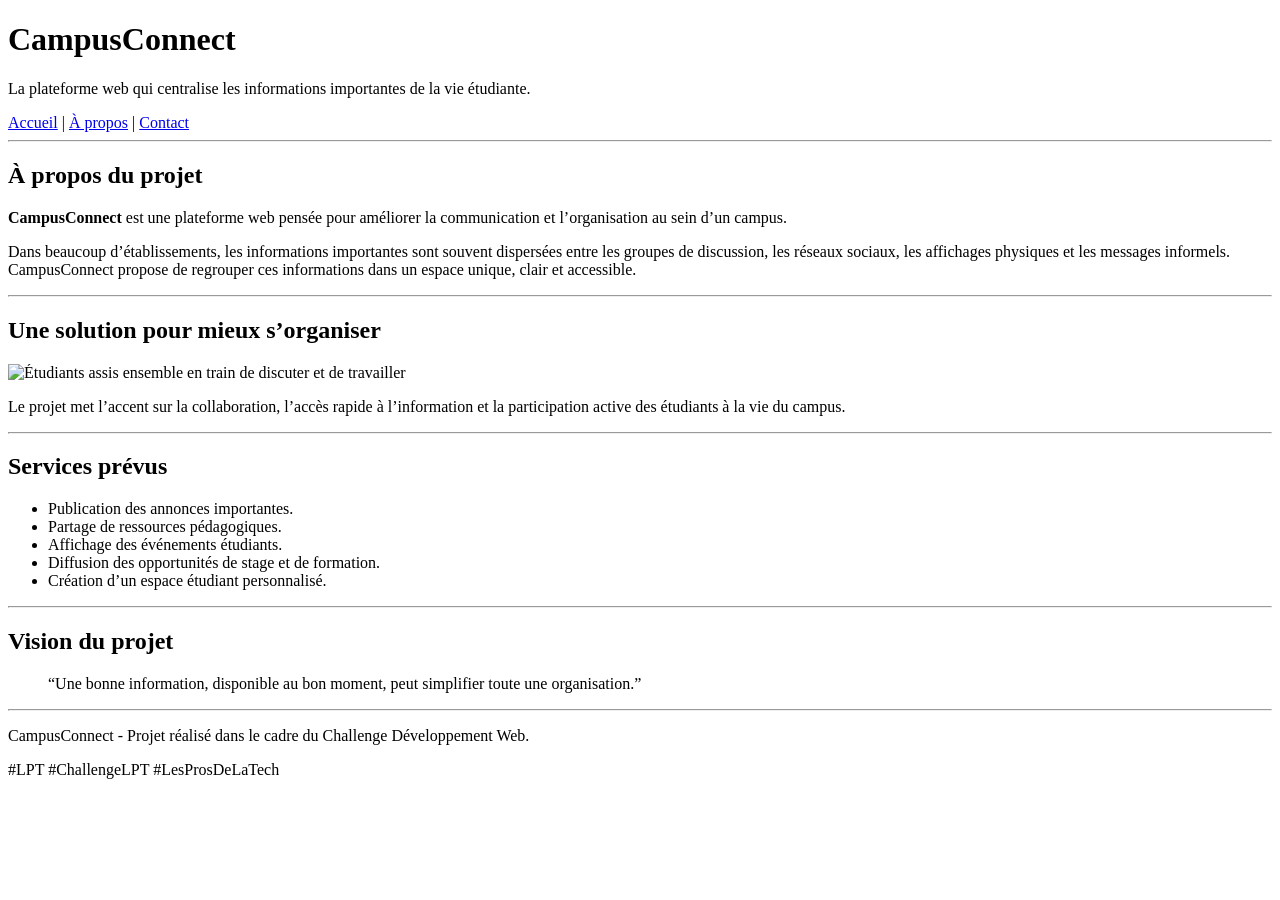
==== about.html @ 9df82ea2 "first commit" ====
<!DOCTYPE html>
<html lang="fr">
<head>
    <!-- Encodage pour afficher correctement les accents -->
    <meta charset="UTF-8">

    <!-- Adaptation de la page aux écrans mobiles -->
    <meta name="viewport" content="width=device-width, initial-scale=1.0">

    <!-- Titre visible dans l'onglet du navigateur -->
    <title>CampusConnect - À propos</title>
</head>

<body>
    <!-- En-tête identique sur les 3 pages -->
    <header>
        <h1>CampusConnect</h1>

        <p>
            La plateforme web qui centralise les informations importantes de la vie étudiante.
        </p>

        <!-- Navigation principale du mini-site -->
        <nav>
            <a href="index.html">Accueil</a> |
            <a href="about.html">À propos</a> |
            <a href="contact.html">Contact</a>
        </nav>

        <hr>
    </header>

    <!-- Contenu principal de la page À propos -->
    <main>
        <!-- Présentation du projet -->
        <section>
            <h2>À propos du projet</h2>

            <p>
                <strong>CampusConnect</strong> est une plateforme web pensée pour améliorer
                la communication et l’organisation au sein d’un campus.
            </p>

            <p>
                Dans beaucoup d’établissements, les informations importantes sont souvent
                dispersées entre les groupes de discussion, les réseaux sociaux, les affichages
                physiques et les messages informels. CampusConnect propose de regrouper ces
                informations dans un espace unique, clair et accessible.
            </p>
        </section>

        <hr>

        <!-- Image illustrative -->
        <section>
            <h2>Une solution pour mieux s’organiser</h2>

            <img
                src="https://images.unsplash.com/photo-1523240795612-9a054b0db644"
                alt="Étudiants assis ensemble en train de discuter et de travailler"
                width="600">

            <p>
                Le projet met l’accent sur la collaboration, l’accès rapide à l’information
                et la participation active des étudiants à la vie du campus.
            </p>
        </section>

        <hr>

        <!-- Fonctionnalités prévues -->
        <section>
            <h2>Services prévus</h2>

            <ul>
                <li>Publication des annonces importantes.</li>
                <li>Partage de ressources pédagogiques.</li>
                <li>Affichage des événements étudiants.</li>
                <li>Diffusion des opportunités de stage et de formation.</li>
                <li>Création d’un espace étudiant personnalisé.</li>
            </ul>
        </section>

        <hr>

        <!-- Citation bonus -->
        <section>
            <h2>Vision du projet</h2>

            <blockquote>
                “Une bonne information, disponible au bon moment, peut simplifier toute une organisation.”
            </blockquote>
        </section>
    </main>

    <!-- Pied de page identique sur les 3 pages -->
    <footer>
        <hr>

        <p>
            CampusConnect - Projet réalisé dans le cadre du Challenge Développement Web.
        </p>

        <p>
            #LPT #ChallengeLPT #LesProsDeLaTech
        </p>
    </footer>
</body>
</html>
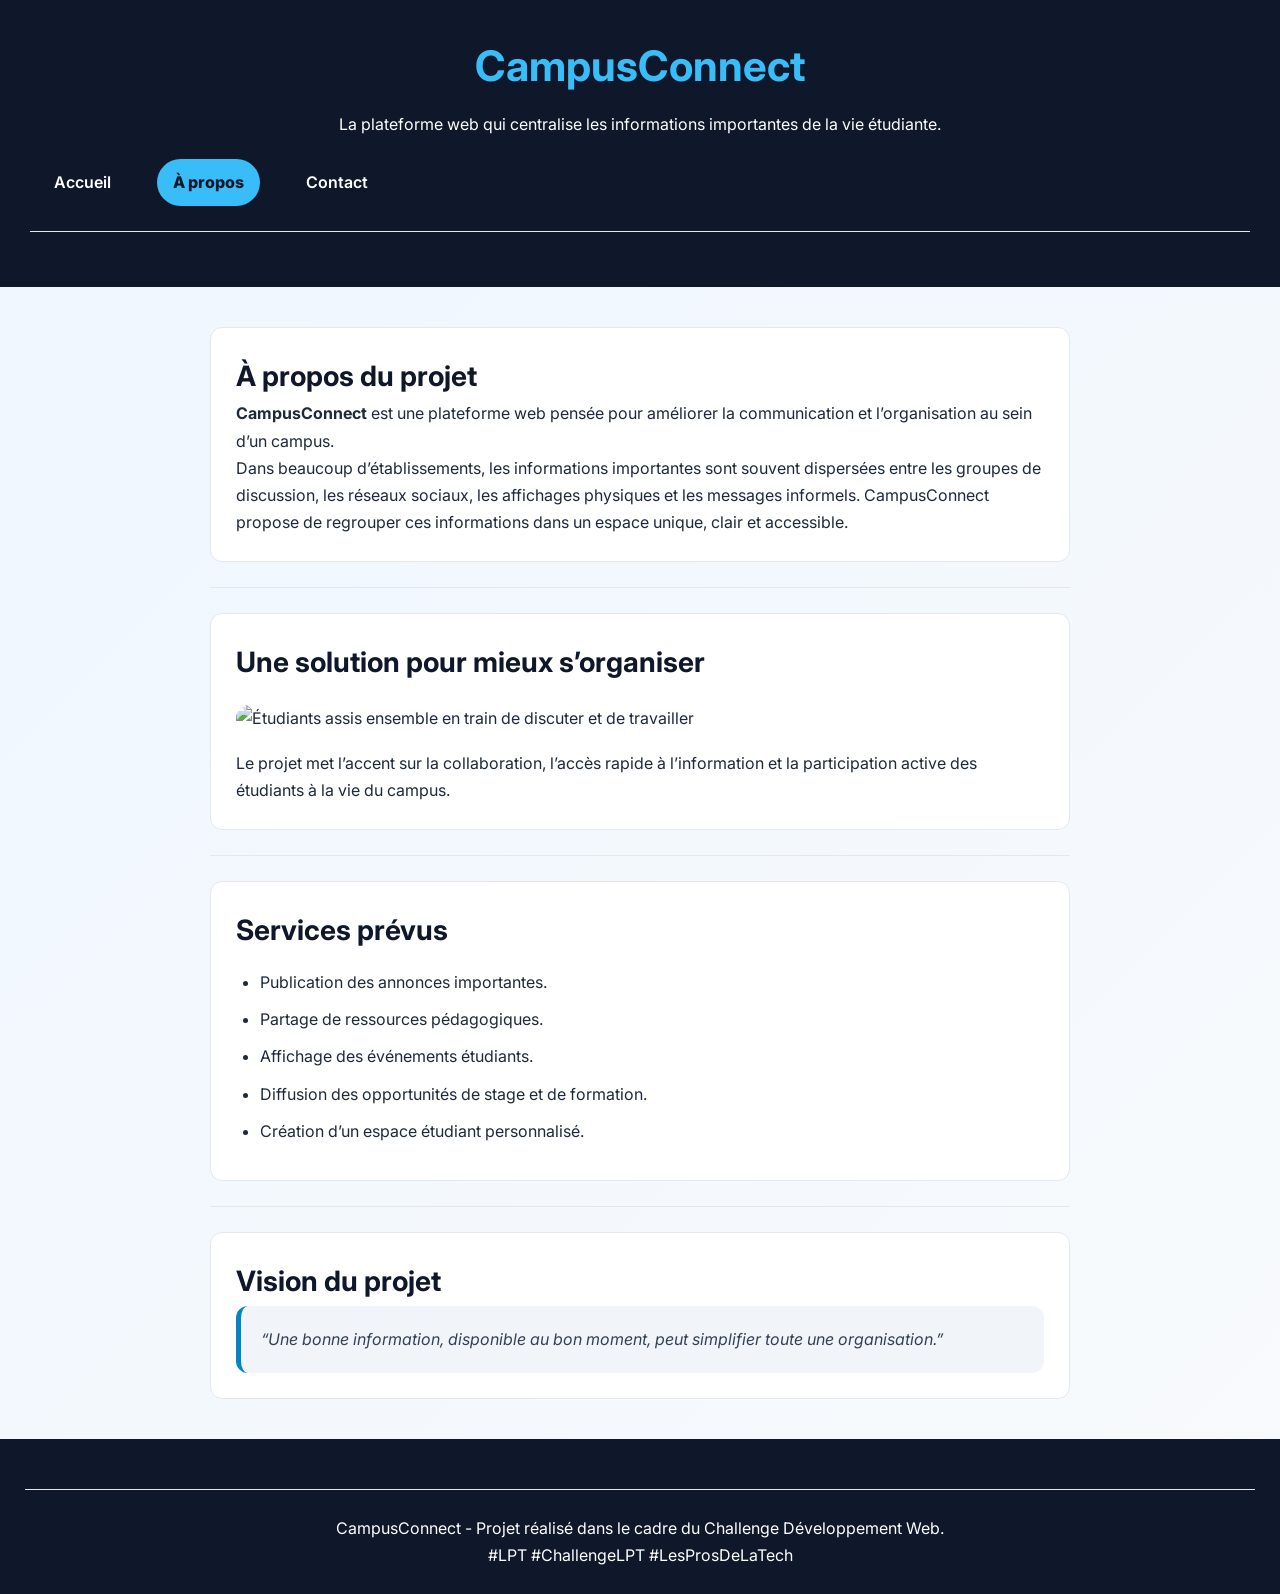
==== commit cf3c67b2: "Restruturation visuelle de toute la  plateforme" ====
--- a/about.html
+++ b/about.html
@@ -1,109 +1,124 @@
-<!DOCTYPE html>
+<!doctype html>
 <html lang="fr">
-<head>
+  <head>
     <!-- Encodage pour afficher correctement les accents -->
-    <meta charset="UTF-8">
+    <meta charset="UTF-8" />
 
     <!-- Adaptation de la page aux écrans mobiles -->
-    <meta name="viewport" content="width=device-width, initial-scale=1.0">
+    <meta name="viewport" content="width=device-width, initial-scale=1.0" />
 
     <!-- Titre visible dans l'onglet du navigateur -->
     <title>CampusConnect - À propos</title>
-</head>
+    <!-- Google Fonts -->
+    <link rel="preconnect" href="https://fonts.googleapis.com" />
+    <link rel="preconnect" href="https://fonts.gstatic.com" crossorigin />
 
-<body>
+    <link
+      href="https://fonts.googleapis.com/css2?family=Inter:wght@400;500;600;700;800&display=swap"
+      rel="stylesheet"
+    />
+
+    <!-- Fichier CSS global -->
+    <link rel="stylesheet" href="style.css" />
+  </head>
+
+  <body>
     <!-- En-tête identique sur les 3 pages -->
     <header>
-        <h1>CampusConnect</h1>
+      <h1>CampusConnect</h1>
 
-        <p>
-            La plateforme web qui centralise les informations importantes de la vie étudiante.
-        </p>
+      <p>
+        La plateforme web qui centralise les informations importantes de la vie
+        étudiante.
+      </p>
 
-        <!-- Navigation principale du mini-site -->
-        <nav>
-            <a href="index.html">Accueil</a> |
-            <a href="about.html">À propos</a> |
-            <a href="contact.html">Contact</a>
-        </nav>
+      <!-- Navigation principale du mini-site -->
+      <nav class="main-nav">
+        <a href="index.html">Accueil</a>
+        <a href="about.html" class="active">À propos</a>
+        <a href="contact.html">Contact</a>
+      </nav>
 
-        <hr>
+      <hr />
     </header>
 
     <!-- Contenu principal de la page À propos -->
     <main>
-        <!-- Présentation du projet -->
-        <section>
-            <h2>À propos du projet</h2>
+      <!-- Présentation du projet -->
+      <section>
+        <h2>À propos du projet</h2>
 
-            <p>
-                <strong>CampusConnect</strong> est une plateforme web pensée pour améliorer
-                la communication et l’organisation au sein d’un campus.
-            </p>
+        <p>
+          <strong>CampusConnect</strong> est une plateforme web pensée pour
+          améliorer la communication et l’organisation au sein d’un campus.
+        </p>
 
-            <p>
-                Dans beaucoup d’établissements, les informations importantes sont souvent
-                dispersées entre les groupes de discussion, les réseaux sociaux, les affichages
-                physiques et les messages informels. CampusConnect propose de regrouper ces
-                informations dans un espace unique, clair et accessible.
-            </p>
-        </section>
+        <p>
+          Dans beaucoup d’établissements, les informations importantes sont
+          souvent dispersées entre les groupes de discussion, les réseaux
+          sociaux, les affichages physiques et les messages informels.
+          CampusConnect propose de regrouper ces informations dans un espace
+          unique, clair et accessible.
+        </p>
+      </section>
 
-        <hr>
+      <hr />
 
-        <!-- Image illustrative -->
-        <section>
-            <h2>Une solution pour mieux s’organiser</h2>
+      <!-- Image illustrative -->
+      <section>
+        <h2>Une solution pour mieux s’organiser</h2>
 
-            <img
-                src="https://images.unsplash.com/photo-1523240795612-9a054b0db644"
-                alt="Étudiants assis ensemble en train de discuter et de travailler"
-                width="600">
+        <img
+          src="https://images.unsplash.com/photo-1523240795612-9a054b0db644"
+          alt="Étudiants assis ensemble en train de discuter et de travailler"
+          width="600"
+        />
 
-            <p>
-                Le projet met l’accent sur la collaboration, l’accès rapide à l’information
-                et la participation active des étudiants à la vie du campus.
-            </p>
-        </section>
+        <p>
+          Le projet met l’accent sur la collaboration, l’accès rapide à
+          l’information et la participation active des étudiants à la vie du
+          campus.
+        </p>
+      </section>
 
-        <hr>
+      <hr />
 
-        <!-- Fonctionnalités prévues -->
-        <section>
-            <h2>Services prévus</h2>
+      <!-- Fonctionnalités prévues -->
+      <section>
+        <h2>Services prévus</h2>
 
-            <ul>
-                <li>Publication des annonces importantes.</li>
-                <li>Partage de ressources pédagogiques.</li>
-                <li>Affichage des événements étudiants.</li>
-                <li>Diffusion des opportunités de stage et de formation.</li>
-                <li>Création d’un espace étudiant personnalisé.</li>
-            </ul>
-        </section>
+        <ul>
+          <li>Publication des annonces importantes.</li>
+          <li>Partage de ressources pédagogiques.</li>
+          <li>Affichage des événements étudiants.</li>
+          <li>Diffusion des opportunités de stage et de formation.</li>
+          <li>Création d’un espace étudiant personnalisé.</li>
+        </ul>
+      </section>
 
-        <hr>
+      <hr />
 
-        <!-- Citation bonus -->
-        <section>
-            <h2>Vision du projet</h2>
+      <!-- Citation bonus -->
+      <section>
+        <h2>Vision du projet</h2>
 
-            <blockquote>
-                “Une bonne information, disponible au bon moment, peut simplifier toute une organisation.”
-            </blockquote>
-        </section>
+        <blockquote>
+          “Une bonne information, disponible au bon moment, peut simplifier
+          toute une organisation.”
+        </blockquote>
+      </section>
     </main>
 
     <!-- Pied de page identique sur les 3 pages -->
     <footer>
-        <hr>
+      <hr />
 
-        <p>
-            CampusConnect - Projet réalisé dans le cadre du Challenge Développement Web.
-        </p>
+      <p>
+        CampusConnect - Projet réalisé dans le cadre du Challenge Développement
+        Web.
+      </p>
 
-        <p>
-            #LPT #ChallengeLPT #LesProsDeLaTech
-        </p>
+      <p>#LPT #ChallengeLPT #LesProsDeLaTech</p>
     </footer>
-</body>
-</html>+  </body>
+</html>
--- a/style.css
+++ b/style.css
@@ -0,0 +1,658 @@
+/* 
+    Style général de la page.
+*/
+body {
+    font-family: "Poppins", Arial, sans-serif;
+    background: linear-gradient(135deg, #eef6ff, #ffffff);
+    color: #1f2937;
+    margin: 0;
+    padding: 0;
+    line-height: 1.6;
+}
+
+/* 
+    En-tête principal.
+*/
+header {
+    background-color: #0f172a;
+    color: white;
+    padding: 30px;
+    text-align: center;
+}
+
+/* 
+    Titre principal h1.
+*/
+h1 {
+    color: #38bdf8;
+    font-size: 42px;
+    margin-bottom: 10px;
+}
+
+/* 
+    Sous-titres de section.
+*/
+h2 {
+    color: #0f172a;
+    font-size: 28px;
+}
+
+/* 
+    Navigation principale.
+*/
+nav {
+    margin-top: 20px;
+}
+
+/* 
+    Style général des liens.
+*/
+a {
+    color: #0284c7;
+    text-decoration: none;
+    font-weight: 600;
+}
+
+/* 
+    Effet simple quand la souris passe sur un lien.
+*/
+a:hover {
+    color: #0369a1;
+    text-decoration: underline;
+}
+
+/* 
+    Liens dans le header.
+*/
+header a {
+    color: #ffffff;
+    margin: 0 8px;
+}
+
+/* 
+    Zone principale du contenu.
+*/
+main {
+    max-width: 900px;
+    margin: 40px auto;
+    padding: 0 20px;
+}
+
+/* 
+    Sections de contenu.
+*/
+section {
+    background-color: #ffffff;
+    padding: 25px;
+    margin-bottom: 25px;
+    border-radius: 12px;
+    border: 1px solid #e5e7eb;
+}
+
+/* 
+    Image principale.
+*/
+img {
+    max-width: 100%;
+    height: auto;
+    border-radius: 12px;
+}
+
+/* 
+    Listes de fonctionnalités.
+*/
+ul {
+    padding-left: 25px;
+}
+
+/* 
+    Éléments de liste.
+*/
+li {
+    margin-bottom: 8px;
+}
+
+/* 
+    Elle met en valeur un élément important.
+*/
+.highlight {
+    background-color: #15263e;
+    padding: 18px;
+    border-left: 5px solid #0284c7;
+    border-radius: 8px;
+    font-weight: 600;
+}
+
+/* 
+    Pied de page.
+*/
+footer {
+    background-color: #0f172a;
+    color: white;
+    text-align: center;
+    padding: 25px;
+    margin-top: 40px;
+}
+
+/* 
+    Ligne de séparation.
+*/
+hr {
+    border: none;
+    border-top: 1px solid #e5e7eb;
+    margin: 25px 0;
+}
+
+/*
+CSS appliqué au block Box Model
+*/
+
+.box {
+    background-color: #e0f2fe;
+    color: #0f172a;
+
+    /* 
+    bordure visible autour de la boîte.
+    */
+    border: 3px solid #0284c7;
+
+    /* 
+        espace intérieur entre le texte et la bordure.
+    */
+    padding: 25px;
+
+    /* 
+    espace extérieur autour de la boîte.
+    */
+    margin: 30px 0;
+
+    /* 
+    arrondir les coins de la boîte.
+    */
+    border-radius: 16px;
+
+    /* 
+    rendre l'effet hover plus fluide.
+    */
+    transition: 0.3s ease;
+}
+
+/* 
+    Titre à l'intérieur de la boîte.
+*/
+.box h3 {
+    margin-top: 0;
+    color: #0369a1;
+}
+
+/* 
+ effet au survol de la boîte.
+*/
+.box:hover {
+    background-color: #bae6fd;
+    box-shadow: 0 10px 25px rgba(2, 132, 199, 0.25);
+}
+
+
+/* Section des services */
+.services-section {
+    margin: 40px 0;
+}
+
+/* Conteneur Flexbox */
+.cards-container {
+    display: flex;
+    justify-content: center;
+    align-items: stretch;
+    gap: 20px;
+}
+
+/* Style commun des cartes */
+.card {
+    flex: 1;
+    padding: 20px;
+    border-radius: 12px;
+    border: 2px solid #ddd;
+    background-color: white;
+}
+
+/* Carte 1 */
+.card-annonces {
+    border-color: #0284c7;
+    background-color: #e0f2fe;
+}
+
+/* Carte 2 */
+.card-ressources {
+    border-color: #16a34a;
+    background-color: #dcfce7;
+}
+
+/* Carte 3 */
+.card-opportunites {
+    border-color: #7c3aed;
+    background-color: #ede9fe;
+}
+
+/* Bonus responsive */
+@media (max-width: 768px) {
+    .cards-container {
+        flex-direction: column;
+    }
+}
+
+/* Section de la carte profil */
+.profile-section {
+    margin: 50px 0;
+    text-align: center;
+}
+
+/* Carte de présentation */
+.profile-card {
+    max-width: 380px;
+    margin: 30px auto;
+    padding: 30px;
+    background-color: #ffffff;
+    border-radius: 20px;
+    box-shadow: 0 12px 30px rgba(15, 23, 42, 0.15);
+    text-align: center;
+}
+
+/* Image ronde */
+.profile-image {
+    width: 130px;
+    height: 130px;
+    border-radius: 50%;
+    object-fit: cover;
+    border: 4px solid #0284c7;
+    margin-bottom: 20px;
+}
+
+/* Nom ou titre du projet */
+.profile-card h3 {
+    font-size: 28px;
+    font-weight: 700;
+    letter-spacing: 0.5px;
+    color: #0f172a;
+    margin-bottom: 8px;
+}
+
+/* Sous-titre */
+.profile-subtitle {
+    font-size: 15px;
+    font-weight: 600;
+    letter-spacing: 1px;
+    color: #0284c7;
+    text-transform: uppercase;
+    margin-bottom: 16px;
+}
+
+/* Description courte */
+.profile-description {
+    font-size: 16px;
+    line-height: 1.6;
+    color: #334155;
+    margin-bottom: 24px;
+}
+
+/* Bouton stylisé */
+.profile-button {
+    display: inline-block;
+    padding: 12px 22px;
+    background-color: #0284c7;
+    color: #ffffff;
+    text-decoration: none;
+    border-radius: 999px;
+    font-weight: 600;
+    transition: 0.3s ease;
+}
+
+/* effet hover */
+.profile-button:hover {
+    background-color: #042334;
+    transform: translateY(-3px);
+}
+
+/* Responsive mobile */
+@media (max-width: 768px) {
+    .profile-card {
+        max-width: 100%;
+        padding: 24px;
+    }
+
+    .profile-image {
+        width: 110px;
+        height: 110px;
+    }
+
+    .profile-card h3 {
+        font-size: 24px;
+    }
+}
+
+/* ============================= */
+/* IDENTITÉ VISUELLE GLOBALE */
+/* ============================= */
+
+* {
+    margin: 0;
+    padding: 0;
+    box-sizing: border-box;
+}
+
+body {
+    font-family: "Inter", Arial, sans-serif;
+    background: linear-gradient(135deg, #eef6ff, #f8fafc);
+    color: #1e293b;
+    line-height: 1.7;
+}
+
+/* ============================= */
+/* HEADER */
+/* ============================= */
+
+.site-header {
+    background: linear-gradient(135deg, #0f172a, #1e3a8a);
+    color: #ffffff;
+    padding: 32px 24px;
+}
+
+.header-content {
+    max-width: 1100px;
+    margin: 0 auto;
+    display: flex;
+    justify-content: space-between;
+    align-items: center;
+    gap: 30px;
+}
+
+.site-header h1 {
+    font-size: 38px;
+    font-weight: 800;
+    letter-spacing: -1px;
+    margin-bottom: 6px;
+}
+
+.site-header p {
+    color: #dbeafe;
+    font-size: 16px;
+}
+
+/* ============================= */
+/* NAVIGATION */
+/* ============================= */
+
+.main-nav {
+    display: flex;
+    gap: 14px;
+    flex-wrap: wrap;
+}
+
+/* Style général des liens du menu */
+.main-nav a {
+    color: #ffffff;
+    text-decoration: none;
+    font-weight: 600;
+    padding: 10px 16px;
+    border-radius: 999px;
+    transition: all 0.3s ease;
+}
+
+/* Effet au survol */
+.main-nav a:hover {
+    background-color: #38bdf8;
+    color: #0f172a;
+    transform: translateY(-2px);
+}
+
+/* menu actif */
+.main-nav a.active {
+    background-color: #38bdf8;
+    color: #0f172a;
+    font-weight: 800;
+}
+
+/* ============================= */
+/* CONTENU PRINCIPAL */
+/* ============================= */
+
+.page-content {
+    max-width: 1100px;
+    margin: 48px auto;
+    padding: 0 24px;
+}
+
+.content-section {
+    background-color: #ffffff;
+    padding: 32px;
+    margin-bottom: 28px;
+    border-radius: 20px;
+    border: 1px solid #e2e8f0;
+    box-shadow: 0 12px 30px rgba(15, 23, 42, 0.08);
+}
+
+.content-section h2 {
+    color: #0f172a;
+    font-size: 30px;
+    font-weight: 800;
+    margin-bottom: 16px;
+    letter-spacing: -0.5px;
+}
+
+.content-section p {
+    font-size: 17px;
+    color: #334155;
+    margin-bottom: 16px;
+}
+
+/* ============================= */
+/* IMAGES */
+/* ============================= */
+
+img {
+    max-width: 100%;
+    height: auto;
+    border-radius: 18px;
+    margin: 18px 0;
+}
+
+/* ============================= */
+/* LISTES */
+/* ============================= */
+
+ul,
+ol {
+    padding-left: 24px;
+    margin-top: 14px;
+}
+
+li {
+    margin-bottom: 10px;
+}
+
+/* ============================= */
+/* LIENS ET BOUTONS */
+/* ============================= */
+
+a {
+    color: #0284c7;
+    font-weight: 600;
+    text-decoration: none;
+    transition: all 0.3s ease;
+}
+
+a:hover {
+    color: #0369a1;
+}
+
+.button,
+.profile-button {
+    display: inline-block;
+    background-color: #0284c7;
+    color: #ffffff;
+    padding: 12px 22px;
+    border-radius: 999px;
+    font-weight: 700;
+    text-decoration: none;
+    transition: all 0.3s ease;
+}
+
+.button:hover,
+.profile-button:hover {
+    background-color: #0f172a;
+    color: #ffffff;
+    transform: translateY(-3px);
+    box-shadow: 0 10px 22px rgba(15, 23, 42, 0.2);
+}
+
+/* ============================= */
+/* CARTES FLEXBOX */
+/* ============================= */
+
+.cards-container {
+    display: flex;
+    justify-content: center;
+    align-items: stretch;
+    gap: 24px;
+    margin-top: 24px;
+}
+
+.card {
+    flex: 1;
+    padding: 24px;
+    border-radius: 18px;
+    border: 2px solid #e2e8f0;
+    background-color: #ffffff;
+    transition: all 0.3s ease;
+}
+
+.card:hover {
+    transform: translateY(-5px);
+    box-shadow: 0 14px 28px rgba(15, 23, 42, 0.12);
+}
+
+.card-annonces {
+    border-color: #0284c7;
+    background-color: #e0f2fe;
+}
+
+.card-ressources {
+    border-color: #16a34a;
+    background-color: #dcfce7;
+}
+
+.card-opportunites {
+    border-color: #7c3aed;
+    background-color: #ede9fe;
+}
+
+/* ============================= */
+/* CARTE DE PRÉSENTATION */
+/* ============================= */
+
+.profile-section {
+    text-align: center;
+}
+
+.profile-card {
+    max-width: 420px;
+    margin: 28px auto;
+    padding: 32px;
+    background-color: #ffffff;
+    border-radius: 24px;
+    box-shadow: 0 16px 36px rgba(15, 23, 42, 0.16);
+    border: 1px solid #e2e8f0;
+}
+
+.profile-image {
+    width: 130px;
+    height: 130px;
+    border-radius: 50%;
+    object-fit: cover;
+    border: 5px solid #38bdf8;
+}
+
+.profile-card h3 {
+    font-size: 28px;
+    color: #0f172a;
+    margin-top: 16px;
+    margin-bottom: 8px;
+}
+
+.profile-subtitle {
+    text-transform: uppercase;
+    letter-spacing: 1px;
+    color: #0284c7;
+    font-size: 14px;
+    font-weight: 800;
+}
+
+/* ============================= */
+/* BLOCKQUOTE */
+/* ============================= */
+
+blockquote {
+    background-color: #f1f5f9;
+    border-left: 5px solid #0284c7;
+    padding: 20px;
+    border-radius: 12px;
+    font-style: italic;
+    color: #334155;
+}
+
+/* ============================= */
+/* FOOTER */
+/* ============================= */
+
+.site-footer {
+    background-color: #0f172a;
+    color: #cbd5e1;
+    text-align: center;
+    padding: 28px 20px;
+    margin-top: 50px;
+}
+
+.site-footer p {
+    margin-bottom: 6px;
+}
+
+/* ============================= */
+/* RESPONSIVE MOBILE */
+/* ============================= */
+
+@media (max-width: 768px) {
+    .header-content {
+        flex-direction: column;
+        text-align: center;
+    }
+
+    .site-header h1 {
+        font-size: 30px;
+    }
+
+    .main-nav {
+        justify-content: center;
+    }
+
+    .page-content {
+        margin: 30px auto;
+        padding: 0 16px;
+    }
+
+    .content-section {
+        padding: 24px;
+    }
+
+    .content-section h2 {
+        font-size: 24px;
+    }
+
+    .cards-container {
+        flex-direction: column;
+    }
+
+    .profile-card {
+        max-width: 100%;
+        padding: 24px;
+    }
+}
